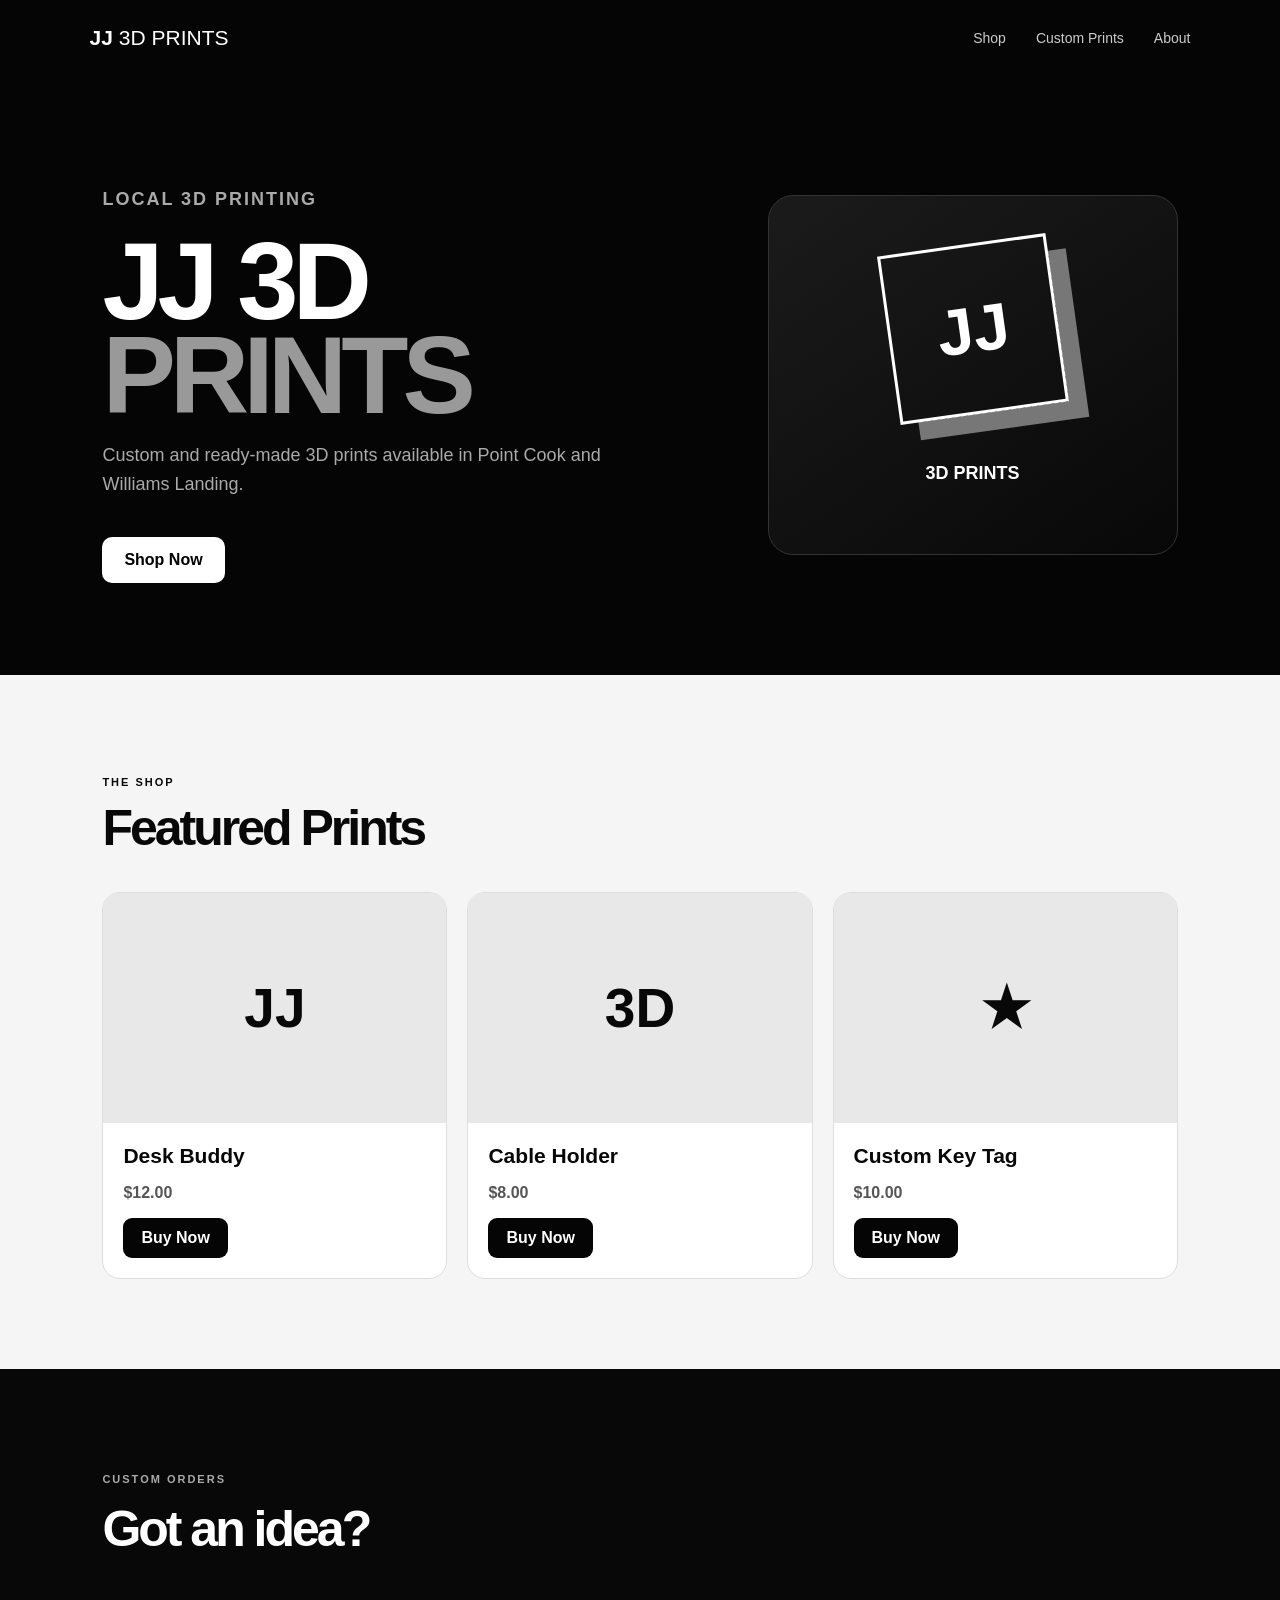
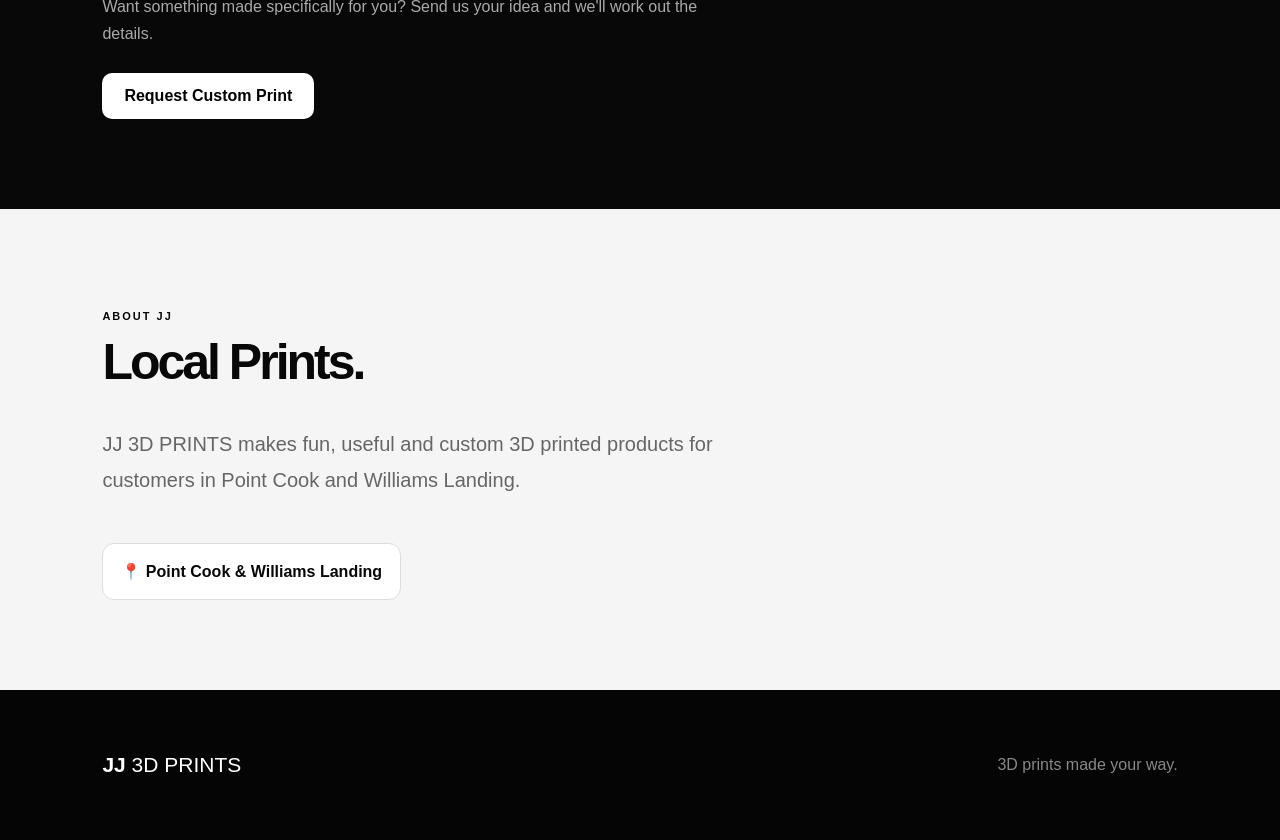
==== index.html @ ffcba50d "Create JJ 3D PRINTS website" ====
<!DOCTYPE html>
<html lang="en">
<head>
  <meta charset="UTF-8">
  <meta name="viewport" content="width=device-width, initial-scale=1.0">
  <title>JJ 3D PRINTS</title>
  <link rel="stylesheet" href="style.css">
</head>

<body>

<header>
  <div class="logo">JJ <span>3D PRINTS</span></div>

  <nav>
    <a href="#shop">Shop</a>
    <a href="#custom">Custom Prints</a>
    <a href="#about">About</a>
  </nav>
</header>

<section class="hero">
  <div>
    <p class="small">LOCAL 3D PRINTING</p>

    <h1>JJ 3D<br><span>PRINTS</span></h1>

    <p>
      Custom and ready-made 3D prints available
      in Point Cook and Williams Landing.
    </p>

    <a href="#shop" class="button">Shop Now</a>
  </div>

  <div class="hero-box">
    <div>JJ</div>
    <p>3D PRINTS</p>
  </div>
</section>

<section id="shop" class="section">
  <p class="small">THE SHOP</p>
  <h2>Featured Prints</h2>

  <div class="products">

    <div class="product">
      <div class="product-image">JJ</div>
      <h3>Desk Buddy</h3>
      <p>$12.00</p>

      <a class="buy" href="order.html?product=Desk%20Buddy&price=12.00">
        Buy Now
      </a>
    </div>

    <div class="product">
      <div class="product-image">3D</div>
      <h3>Cable Holder</h3>
      <p>$8.00</p>

      <a class="buy" href="order.html?product=Cable%20Holder&price=8.00">
        Buy Now
      </a>
    </div>

    <div class="product">
      <div class="product-image">★</div>
      <h3>Custom Key Tag</h3>
      <p>$10.00</p>

      <a class="buy" href="order.html?product=Custom%20Key%20Tag&price=10.00">
        Buy Now
      </a>
    </div>

  </div>
</section>

<section id="custom" class="custom">
  <p class="small">CUSTOM ORDERS</p>

  <h2>Got an idea?</h2>

  <p>
    Want something made specifically for you?
    Send us your idea and we'll work out the details.
  </p>

  <a class="button" href="order.html?product=Custom%20Print">
    Request Custom Print
  </a>
</section>

<section id="about" class="section">

  <p class="small">ABOUT JJ</p>

  <h2>Local Prints.</h2>

  <p class="about-text">
    JJ 3D PRINTS makes fun, useful and custom 3D printed
    products for customers in Point Cook and Williams Landing.
  </p>

  <div class="location">
    📍 Point Cook & Williams Landing
  </div>

</section>

<footer>
  <div class="logo">JJ <span>3D PRINTS</span></div>

  <p>3D prints made your way.</p>
</footer>

</body>
</html>
---- style.css ----
* {
  box-sizing: border-box;
}

html {
  scroll-behavior: smooth;
}

body {
  margin: 0;
  background: #f5f5f5;
  color: #080808;
  font-family: Arial, Helvetica, sans-serif;
}

/* NAVBAR */

header {
  height: 75px;
  background: #050505;
  color: white;
  display: flex;
  align-items: center;
  justify-content: space-between;
  padding: 0 7%;
  position: sticky;
  top: 0;
  z-index: 10;
}

.logo {
  font-size: 21px;
  font-weight: 900;
}

.logo span {
  font-weight: 400;
}

nav {
  display: flex;
  gap: 30px;
}

nav a {
  color: #ccc;
  text-decoration: none;
  font-size: 14px;
}

nav a:hover {
  color: white;
}

/* HERO */

.hero {
  min-height: 600px;
  background: #050505;
  color: white;
  padding: 90px 8%;
  display: grid;
  grid-template-columns: 1.2fr 0.8fr;
  align-items: center;
  gap: 50px;
}

.small {
  font-size: 11px;
  letter-spacing: 2px;
  font-weight: 900;
}

.hero h1 {
  font-size: clamp(60px, 9vw, 110px);
  line-height: 0.85;
  letter-spacing: -6px;
  margin: 20px 0;
}

.hero h1 span {
  color: #999;
}

.hero p {
  max-width: 550px;
  color: #aaa;
  font-size: 18px;
  line-height: 1.6;
}

.button {
  display: inline-block;
  margin-top: 20px;
  padding: 14px 22px;
  background: white;
  color: black;
  border-radius: 10px;
  text-decoration: none;
  font-weight: 900;
}

.button:hover {
  transform: translateY(-2px);
}

/* HERO BOX */

.hero-box {
  height: 360px;
  background: linear-gradient(145deg, #1b1b1b, #080808);
  border: 1px solid #333;
  border-radius: 25px;
  display: flex;
  align-items: center;
  justify-content: center;
  flex-direction: column;
}

.hero-box div {
  width: 170px;
  height: 170px;
  border: 3px solid white;
  display: grid;
  place-items: center;
  font-size: 65px;
  font-weight: 900;
  transform: rotate(-8deg);
  box-shadow: 18px 18px 0 #777;
}

.hero-box p {
  margin-top: 45px;
  color: white;
  font-weight: 900;
}

/* SECTIONS */

.section {
  padding: 90px 8%;
}

h2 {
  font-size: 50px;
  letter-spacing: -3px;
  margin: 10px 0 35px;
}

/* PRODUCTS */

.products {
  display: grid;
  grid-template-columns: repeat(3, 1fr);
  gap: 20px;
}

.product {
  background: white;
  border: 1px solid #ddd;
  border-radius: 18px;
  overflow: hidden;
  padding-bottom: 20px;
}

.product-image {
  height: 230px;
  background: #e8e8e8;
  display: grid;
  place-items: center;
  font-size: 55px;
  font-weight: 900;
}

.product h3,
.product p {
  margin-left: 20px;
}

.product h3 {
  margin-bottom: 5px;
  font-size: 21px;
}

.product p {
  color: #555;
  font-weight: bold;
}

.buy {
  display: inline-block;
  margin-left: 20px;
  background: #050505;
  color: white;
  padding: 11px 18px;
  border-radius: 9px;
  text-decoration: none;
  font-weight: 900;
}

.buy:hover {
  background: #333;
}

/* CUSTOM */

.custom {
  background: #080808;
  color: white;
  padding: 90px 8%;
}

.custom p {
  max-width: 600px;
  color: #aaa;
  line-height: 1.7;
}

.custom .button {
  margin-top: 10px;
}

/* LOCATION */

.about-text {
  max-width: 700px;
  color: #666;
  font-size: 20px;
  line-height: 1.8;
}

.location {
  margin-top: 25px;
  padding: 18px;
  background: white;
  border: 1px solid #ddd;
  border-radius: 12px;
  display: inline-block;
  font-weight: bold;
}

/* FOOTER */

footer {
  background: #050505;
  color: white;
  padding: 50px 8%;
  display: flex;
  justify-content: space-between;
  align-items: center;
}

footer p {
  color: #888;
}

/* MOBILE */

@media (max-width: 800px) {

  nav {
    display: none;
  }

  .hero {
    grid-template-columns: 1fr;
    padding-top: 60px;
  }

  .hero-box {
    display: none;
  }

  .products {
    grid-template-columns: 1fr;
  }

  .section {
    padding: 65px 6%;
  }

  h2 {
    font-size: 40px;
  }

  footer {
    flex-direction: column;
    align-items: flex-start;
    gap: 15px;
  }
}
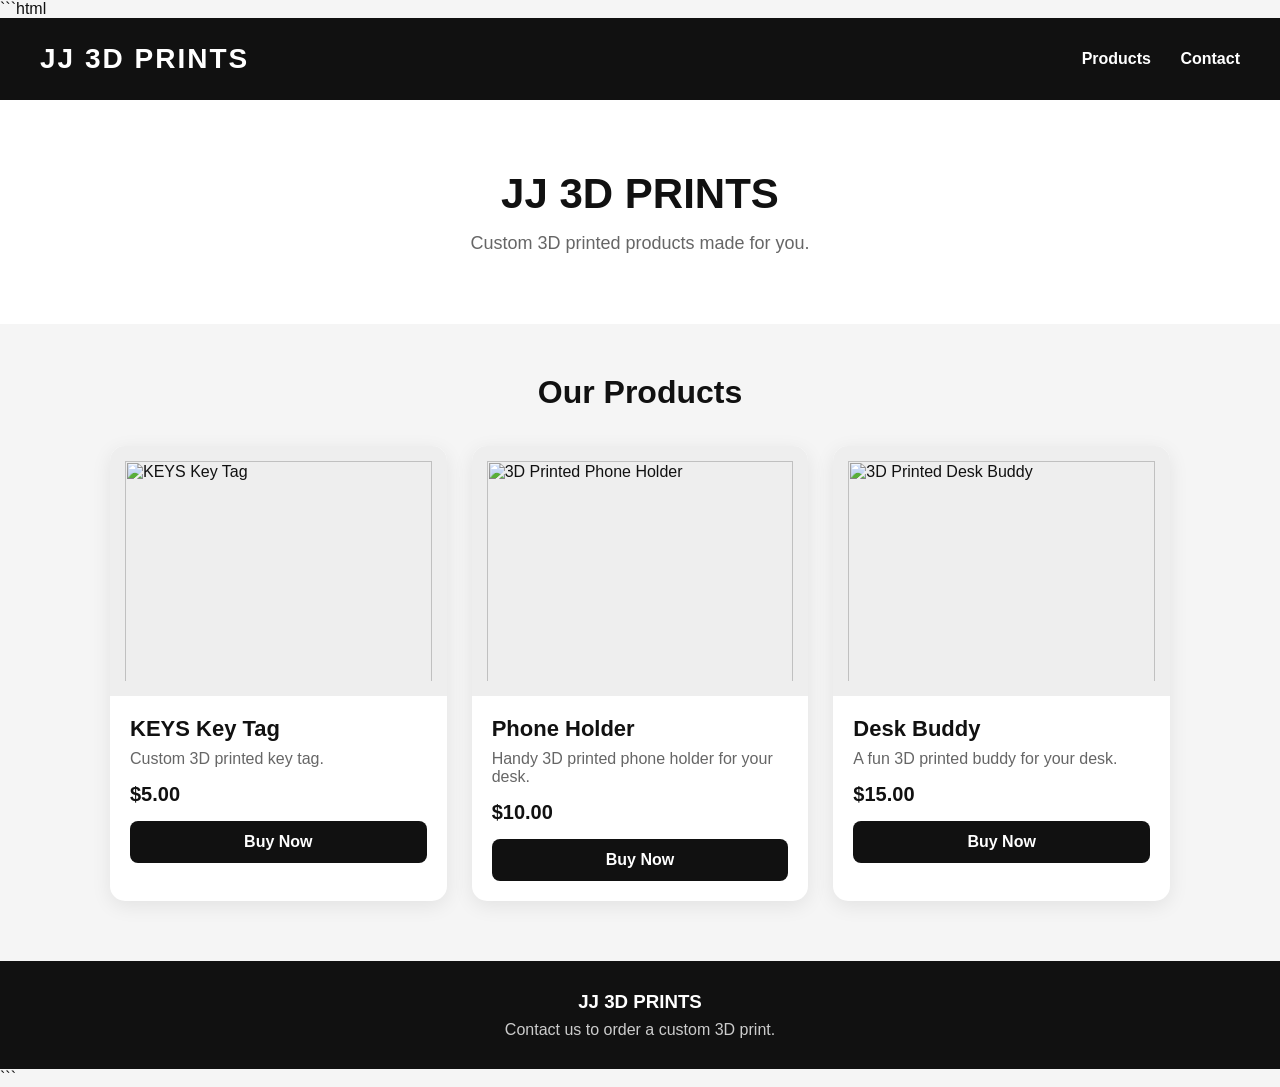
==== commit 8b0d88ab: "Update index.html" ====
--- a/index.html
+++ b/index.html
@@ -1,120 +1,278 @@
+```html
 <!DOCTYPE html>
 <html lang="en">
 <head>
   <meta charset="UTF-8">
   <meta name="viewport" content="width=device-width, initial-scale=1.0">
+
   <title>JJ 3D PRINTS</title>
-  <link rel="stylesheet" href="style.css">
+
+  <style>
+    * {
+      box-sizing: border-box;
+      margin: 0;
+      padding: 0;
+      font-family: Arial, sans-serif;
+    }
+
+    body {
+      background: #f5f5f5;
+      color: #111;
+    }
+
+    header {
+      background: #111;
+      color: white;
+      padding: 25px 40px;
+      display: flex;
+      justify-content: space-between;
+      align-items: center;
+    }
+
+    header h1 {
+      font-size: 28px;
+      letter-spacing: 2px;
+    }
+
+    nav a {
+      color: white;
+      text-decoration: none;
+      margin-left: 25px;
+      font-weight: bold;
+    }
+
+    nav a:hover {
+      color: #ccc;
+    }
+
+    .hero {
+      background: white;
+      text-align: center;
+      padding: 70px 20px;
+    }
+
+    .hero h2 {
+      font-size: 42px;
+      margin-bottom: 15px;
+    }
+
+    .hero p {
+      font-size: 18px;
+      color: #666;
+    }
+
+    .products {
+      max-width: 1100px;
+      margin: 50px auto;
+      padding: 0 20px;
+    }
+
+    .products h2 {
+      text-align: center;
+      font-size: 32px;
+      margin-bottom: 35px;
+    }
+
+    .product-grid {
+      display: grid;
+      grid-template-columns: repeat(auto-fit, minmax(250px, 1fr));
+      gap: 25px;
+    }
+
+    .product {
+      background: white;
+      border-radius: 15px;
+      overflow: hidden;
+      box-shadow: 0 5px 20px rgba(0, 0, 0, 0.08);
+      transition: transform 0.2s;
+    }
+
+    .product:hover {
+      transform: translateY(-5px);
+    }
+
+    .product img {
+      width: 100%;
+      height: 250px;
+      object-fit: contain;
+      background: #eee;
+      padding: 15px;
+    }
+
+    .product-info {
+      padding: 20px;
+    }
+
+    .product-info h3 {
+      font-size: 22px;
+      margin-bottom: 8px;
+    }
+
+    .product-info p {
+      color: #666;
+      margin-bottom: 15px;
+    }
+
+    .price {
+      font-size: 20px;
+      font-weight: bold;
+      margin-bottom: 15px;
+    }
+
+    .buy-button {
+      display: block;
+      width: 100%;
+      padding: 12px;
+      background: #111;
+      color: white;
+      border: none;
+      border-radius: 8px;
+      text-align: center;
+      text-decoration: none;
+      font-weight: bold;
+      cursor: pointer;
+    }
+
+    .buy-button:hover {
+      background: #333;
+    }
+
+    footer {
+      background: #111;
+      color: white;
+      text-align: center;
+      padding: 30px;
+      margin-top: 60px;
+    }
+
+    footer p {
+      margin-top: 8px;
+      color: #ccc;
+    }
+  </style>
 </head>
 
 <body>
 
-<header>
-  <div class="logo">JJ <span>3D PRINTS</span></div>
-
-  <nav>
-    <a href="#shop">Shop</a>
-    <a href="#custom">Custom Prints</a>
-    <a href="#about">About</a>
-  </nav>
-</header>
-
-<section class="hero">
-  <div>
-    <p class="small">LOCAL 3D PRINTING</p>
-
-    <h1>JJ 3D<br><span>PRINTS</span></h1>
+  <!-- HEADER -->
+  <header>
+    <h1>JJ 3D PRINTS</h1>
+
+    <nav>
+      <a href="#products">Products</a>
+      <a href="#contact">Contact</a>
+    </nav>
+  </header>
+
+
+  <!-- HERO -->
+  <section class="hero">
+    <h2>JJ 3D PRINTS</h2>
+    <p>Custom 3D printed products made for you.</p>
+  </section>
+
+
+  <!-- PRODUCTS -->
+  <section class="products" id="products">
+
+    <h2>Our Products</h2>
+
+    <div class="product-grid">
+
+
+      <!-- PRODUCT 1: KEY TAG -->
+      <div class="product">
+
+        <img
+          src="https://tse1.mm.bing.net/th/id/OIP.7h2_J3vpuXvT6c5ky8uUUQAAAA?r=0&rs=1&pid=ImgDetMain&o=7&rm=3"
+          alt="KEYS Key Tag"
+        >
+
+        <div class="product-info">
+
+          <h3>KEYS Key Tag</h3>
+
+          <p>
+            Custom 3D printed key tag.
+          </p>
+
+          <div class="price">$5.00</div>
+
+          <a href="#contact" class="buy-button">
+            Buy Now
+          </a>
+
+        </div>
+      </div>
+
+
+      <!-- PRODUCT 2: PHONE HOLDER -->
+      <div class="product">
+
+        <img
+          src="https://i.etsystatic.com/55986339/r/il/051834/6461592129/il_1140xN.6461592129_t6ob.jpg"
+          alt="3D Printed Phone Holder"
+        >
+
+        <div class="product-info">
+
+          <h3>Phone Holder</h3>
+
+          <p>
+            Handy 3D printed phone holder for your desk.
+          </p>
+
+          <div class="price">$10.00</div>
+
+          <a href="#contact" class="buy-button">
+            Buy Now
+          </a>
+
+        </div>
+      </div>
+
+
+      <!-- PRODUCT 3: DESK BUDDY -->
+      <div class="product">
+
+        <img
+          src="https://i.etsystatic.com/60817041/r/il/a1f547/7607042457/il_1080xN.7607042457_ju79.jpg"
+          alt="3D Printed Desk Buddy"
+        >
+
+        <div class="product-info">
+
+          <h3>Desk Buddy</h3>
+
+          <p>
+            A fun 3D printed buddy for your desk.
+          </p>
+
+          <div class="price">$15.00</div>
+
+          <a href="#contact" class="buy-button">
+            Buy Now
+          </a>
+
+        </div>
+      </div>
+
+
+    </div>
+  </section>
+
+
+  <!-- CONTACT -->
+  <footer id="contact">
+
+    <h3>JJ 3D PRINTS</h3>
 
     <p>
-      Custom and ready-made 3D prints available
-      in Point Cook and Williams Landing.
+      Contact us to order a custom 3D print.
     </p>
 
-    <a href="#shop" class="button">Shop Now</a>
-  </div>
-
-  <div class="hero-box">
-    <div>JJ</div>
-    <p>3D PRINTS</p>
-  </div>
-</section>
-
-<section id="shop" class="section">
-  <p class="small">THE SHOP</p>
-  <h2>Featured Prints</h2>
-
-  <div class="products">
-
-    <div class="product">
-      <div class="product-image">JJ</div>
-      <h3>Desk Buddy</h3>
-      <p>$12.00</p>
-
-      <a class="buy" href="order.html?product=Desk%20Buddy&price=12.00">
-        Buy Now
-      </a>
-    </div>
-
-    <div class="product">
-      <div class="product-image">3D</div>
-      <h3>Cable Holder</h3>
-      <p>$8.00</p>
-
-      <a class="buy" href="order.html?product=Cable%20Holder&price=8.00">
-        Buy Now
-      </a>
-    </div>
-
-    <div class="product">
-      <div class="product-image">★</div>
-      <h3>Custom Key Tag</h3>
-      <p>$10.00</p>
-
-      <a class="buy" href="order.html?product=Custom%20Key%20Tag&price=10.00">
-        Buy Now
-      </a>
-    </div>
-
-  </div>
-</section>
-
-<section id="custom" class="custom">
-  <p class="small">CUSTOM ORDERS</p>
-
-  <h2>Got an idea?</h2>
-
-  <p>
-    Want something made specifically for you?
-    Send us your idea and we'll work out the details.
-  </p>
-
-  <a class="button" href="order.html?product=Custom%20Print">
-    Request Custom Print
-  </a>
-</section>
-
-<section id="about" class="section">
-
-  <p class="small">ABOUT JJ</p>
-
-  <h2>Local Prints.</h2>
-
-  <p class="about-text">
-    JJ 3D PRINTS makes fun, useful and custom 3D printed
-    products for customers in Point Cook and Williams Landing.
-  </p>
-
-  <div class="location">
-    📍 Point Cook & Williams Landing
-  </div>
-
-</section>
-
-<footer>
-  <div class="logo">JJ <span>3D PRINTS</span></div>
-
-  <p>3D prints made your way.</p>
-</footer>
+  </footer>
 
 </body>
-</html>+</html>
+```
